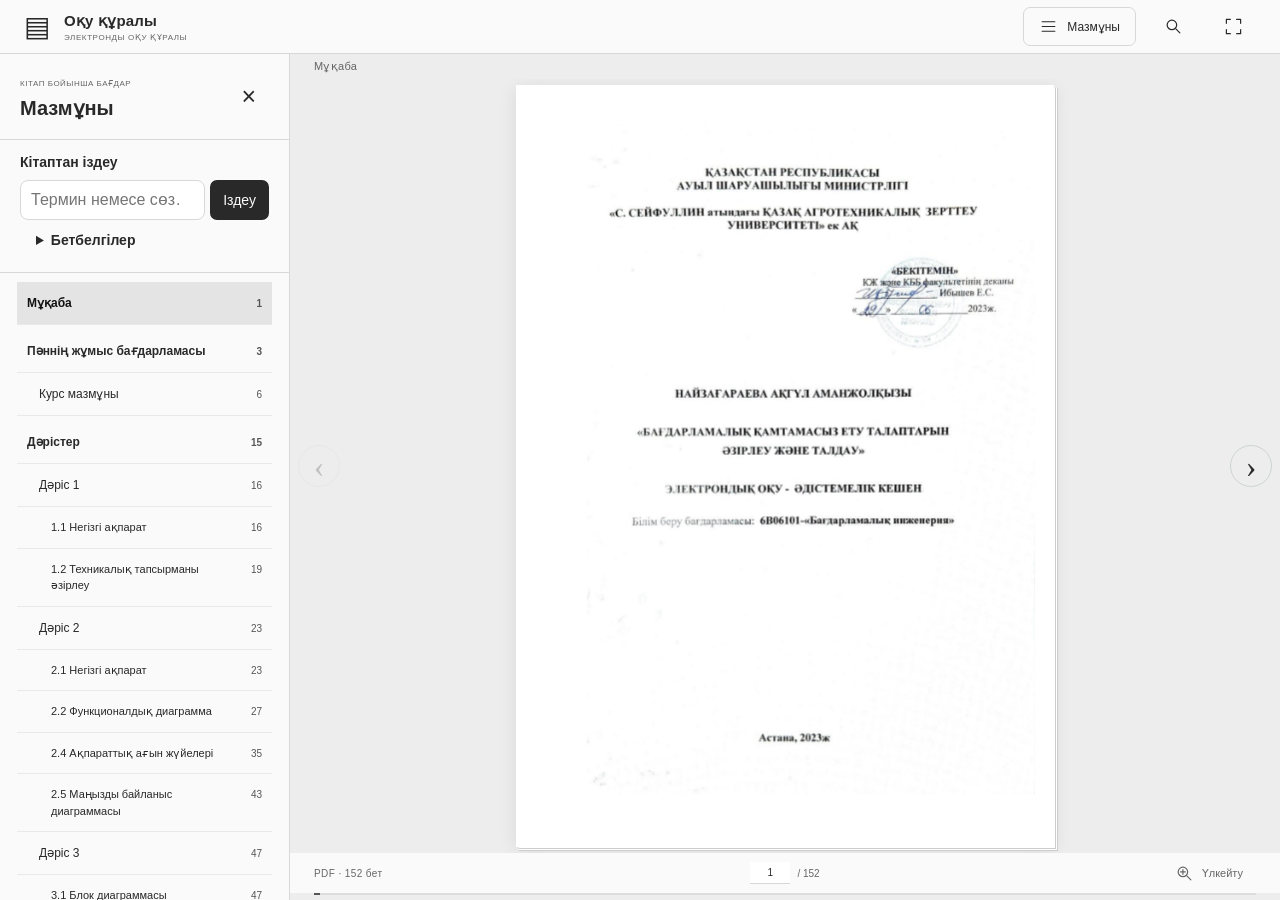
==== reader.html @ 25dd9f68 "Publish responsive requirements textbook reader" ====
<!doctype html>
<html lang="kk"><head>
<meta http-equiv="Content-Security-Policy" content="default-src 'none'; script-src 'self'; worker-src 'self' blob:; style-src 'self' 'unsafe-inline'; img-src 'self' data: blob:; font-src 'self' data: blob:; connect-src 'self'; media-src 'self' blob:; object-src 'none'; base-uri 'none'; form-action 'none'">
<meta name="referrer" content="no-referrer">
<meta charset="utf-8"><meta name="viewport" content="width=device-width,initial-scale=1,viewport-fit=cover"><meta name="theme-color" content="#f4f4f4">
<meta name="description" content="Бағдарламалық қамтамасыз ету талаптарын әзірлеу және талдау">
<title>Бағдарламалық қамтамасыз ету талаптарын әзірлеу және талдау</title><link rel="stylesheet" href="style.css?v=20261021-reader"><link rel="stylesheet" href="reader.css?v=20261021-reader"><link rel="stylesheet" href="reader-theme.css"></head>
<body>
<header><a class="brand" href="./" aria-label="Кітаптың басына"><span class="brand-mark" aria-hidden="true">▤</span><span class="brand-copy"><b>Оқу құралы</b><small>ЭЛЕКТРОНДЫ ОҚУ ҚҰРАЛЫ</small></span></a>

<div class="header-tools"><button id="sideToggle" aria-controls="sidebar" aria-expanded="false"><svg viewBox="0 0 24 24" aria-hidden="true"><path d="M4 6h16M4 12h16M4 18h16"/></svg><span>Мазмұны</span></button><button id="toolsToggle" title="Іздеу және бетбелгілер" aria-label="Іздеу және бетбелгілер"><svg viewBox="0 0 24 24" aria-hidden="true"><circle cx="10" cy="10" r="6"/><path d="m15 15 5 5"/></svg></button><button id="fullscreen" title="Толық экран" aria-label="Толық экран"><svg viewBox="0 0 24 24" aria-hidden="true"><path d="M8 3H3v5m13-5h5v5M3 16v5h5m13-5v5h-5"/></svg></button></div>
</header>
<div class="workspace"><aside id="sidebar" hidden aria-label="Кітап мазмұны"><div class="side-head"><div><small>КІТАП БОЙЫНША БАҒДАР</small><h2>Мазмұны</h2></div><button id="closeSide" aria-label="Мазмұнын жабу">×</button></div><div class="reading-tools">
<form id="searchForm"><label for="bookSearch">Кітаптан іздеу</label><div class="search-line"><input id="bookSearch" type="search" placeholder="Термин немесе сөз…" autocomplete="off"><button type="submit" aria-label="Іздеу">Іздеу</button></div></form>
<p id="toolStatus" role="status"></p><div id="searchResults"></div>
<details><summary>Бетбелгілер</summary><button id="bookmarkPage" aria-pressed="false">☆ Осы бетті сақтау</button><p id="bookmarkEmpty">Сақталған беттер жоқ.</p><div id="bookmarkList"></div></details></div><nav id="sideContent"></nav></aside>
<main><div class="topline"><span id="chapterLabel">Бағдарламалық қамтамасыз ету талаптарын әзірлеу және талдау</span><span class="reading-hint">Екі бет · бір кітап</span></div>
<section id="reader" aria-label="Электронды кітап"><button id="prev" class="arrow" aria-label="Алдыңғы екі бет">‹</button><div id="stage"><div id="book" class="double" aria-live="off"></div></div><button id="next" class="arrow" aria-label="Келесі екі бет">›</button></section>
<footer><div class="footer-note">PDF · 152 бет</div><div class="navigation"><label for="pageInput" class="sr-only">Бет нөмірі</label><input id="pageInput" type="number" inputmode="numeric" enterkeyhint="go" min="1" value="1"><span id="pageTotal"></span></div><button id="zoomToggle" aria-pressed="false" title="Оқу үшін үлкейту"><svg viewBox="0 0 24 24" aria-hidden="true"><circle cx="10" cy="10" r="6"/><path d="m15 15 5 5M7 10h6m-3-3v6"/></svg><span>Үлкейту</span></button></footer><div class="reading-progress" aria-hidden="true"><span id="progressFill"></span></div></main></div>
<div id="loading" role="status"><div class="loading-mark">▤</div><span id="loadingText">Кітап ашылуда…</span><div class="loading-line"></div></div>
<div id="zoomControls" hidden role="group" aria-label="Масштабты өзгерту"><div class="zoom-buttons"><button id="zoomOut" aria-label="Кішірейту">−</button><button id="zoomValue" title="Бетке сыйдыру" aria-label="Бетке сыйдыру">100%</button><button id="zoomIn" aria-label="Үлкейту қадамы">＋</button></div><label for="zoomRange" class="sr-only">Масштаб</label><input id="zoomRange" type="range" min="100" max="400" step="5" value="100" aria-label="Масштаб"></div>
<div id="error" hidden role="alert"><h1>Кітапты ашу мүмкін болмады</h1><p id="errorText"></p><button id="retry">Қайта ашу</button></div><div id="toast" role="status"></div><button id="continueReading" hidden></button>
<script type="module" src="app.js?v=20261021-reader"></script></body></html>
---- style.css ----
:root{--bg:#eae7df;--panel:#f8f6f0;--ink:#183e3c;--muted:#797f77;--line:#d5d6cc;--accent:#b18a45;--shadow:0 30px 65px #172c2628,0 3px 9px #172c2615}
*{box-sizing:border-box}[hidden]{display:none!important}body{margin:0;background:radial-gradient(ellipse at 50% 40%,#f5f2eb 0%,var(--bg) 75%);color:var(--ink);font:14px 'Segoe UI',Arial,sans-serif;overflow:hidden}button,input{font:inherit;color:inherit}button{border:0;background:transparent;cursor:pointer;border-radius:7px;transition:background .18s,opacity .18s;padding:10px 13px}button:hover{background:#183e3c0b}button:disabled{opacity:.22;cursor:default}button:focus-visible,input:focus-visible,a:focus-visible{outline:2px solid var(--accent);outline-offset:4px}svg{width:19px;height:19px;fill:none;stroke:currentColor;stroke-width:1.5;stroke-linecap:round;stroke-linejoin:round;flex-shrink:0}
header{height:80px;display:flex;align-items:center;justify-content:space-between;padding:0 42px;border-bottom:1px solid #183e3c12;background:#f8f6f070}.brand{display:flex;align-items:center;gap:12px;text-decoration:none;color:var(--ink)}.brand-mark{font:700 42px Georgia,serif;letter-spacing:-7px;width:40px}.brand-mark span,.loading-mark span{color:var(--accent)}.brand-copy{display:flex;flex-direction:column;gap:3px}.brand-copy b{font-size:17px;letter-spacing:3px}.brand-copy small{font-size:8px;letter-spacing:1.8px;color:var(--muted)}.edition{font-size:9px;letter-spacing:2px;color:var(--muted);position:absolute;left:50%;transform:translateX(-50%)}.edition span{margin:0 10px;color:var(--accent)}.header-tools{display:flex;align-items:center;gap:15px}.header-tools button{display:flex;align-items:center;gap:9px;font-size:12px}#sideToggle{border:1px solid var(--line);padding:9px 15px}
.workspace{height:calc(100dvh - 80px);display:flex}main{flex:1;min-width:0;display:flex;flex-direction:column}.topline{height:43px;min-height:43px;display:flex;justify-content:space-between;align-items:center;padding:0 44px;font-size:10px;letter-spacing:.3px;color:var(--muted)}#chapterLabel{overflow:hidden;text-overflow:ellipsis;white-space:nowrap;max-width:75%}.reading-hint{font-size:9px;letter-spacing:.5px;white-space:nowrap}
#reader{display:flex;align-items:center;flex:1;min-height:0;gap:13px;padding:0 24px}#stage{flex:1;min-width:0;height:100%;display:flex;align-items:center;justify-content:center;overflow:auto;padding:20px 30px;overscroll-behavior:contain;touch-action:pan-y}#book{display:flex;position:relative;flex-shrink:0;background:#fbf9f3;box-shadow:var(--shadow);isolation:isolate}#book>canvas{display:block;max-width:none}#book.double:after{content:'';position:absolute;top:0;bottom:0;left:calc(50% - 16px);width:32px;background:linear-gradient(90deg,transparent,#142a2013,#142a2020,#142a2008,transparent);pointer-events:none;z-index:4}#book:before{content:'';position:absolute;inset:3px -4px -4px 3px;border-right:3px double #c5c0b5;border-bottom:3px double #c5c0b5;z-index:-1;background:#f2eee5}.arrow{border:1px solid #183e3c25;border-radius:50%;font:32px Georgia,serif;padding:0;width:42px;height:42px;flex-shrink:0}
footer{height:57px;min-height:57px;display:flex;align-items:center;justify-content:space-between;padding:0 44px;color:var(--muted);font-size:10px}.footer-note{letter-spacing:.4px;width:170px}.navigation{display:flex;align-items:center;gap:7px}.navigation input{width:40px;appearance:textfield;text-align:center;border:0;border-bottom:1px solid var(--line);padding:5px 0;background:transparent;color:var(--ink)}.navigation input::-webkit-inner-spin-button{display:none}#zoomToggle{display:flex;align-items:center;justify-content:flex-end;gap:8px;width:170px;font-size:11px}.reading-progress{height:2px;background:#183e3c0d;margin:0 44px 14px;flex-shrink:0}.reading-progress span{display:block;height:100%;background:var(--accent);width:0;transition:width .3s}
aside{width:310px;flex-shrink:0;background:var(--panel);border-right:1px solid var(--line);display:flex;flex-direction:column}.side-head{display:flex;align-items:center;justify-content:space-between;padding:28px 23px 20px;border-bottom:1px solid var(--line)}.side-head small{font-size:8px;letter-spacing:1.5px;color:var(--muted)}.side-head h2{font:24px Georgia,serif;margin:7px 0 0}.side-head button{font-size:25px}#sideContent{overflow:auto;padding:12px 17px 25px}.contents-entry{width:100%;display:flex;align-items:baseline;text-align:left;gap:12px;padding:11px 8px;border-bottom:1px solid #183e3c0a;border-radius:0;font-size:11px;line-height:1.5}.contents-entry .label{flex:1}.contents-entry .page{font-size:10px;color:var(--muted)}.contents-entry.depth-1{padding-left:20px;font-size:10px}.contents-entry.active{background:#183e3c0a;color:var(--ink);box-shadow:inset 2px 0 var(--accent)}.contents-entry.depth-0{font-weight:600;margin-top:5px}body.zoomed #stage{align-items:flex-start;justify-content:flex-start;touch-action:pan-x pan-y}
#loading{position:fixed;inset:0;z-index:20;background:#eeece4;display:flex;flex-direction:column;align-items:center;justify-content:center;gap:22px;color:var(--muted);font-size:12px}.loading-mark{font:700 90px Georgia,serif;letter-spacing:-13px;color:var(--ink);padding-right:13px}.loading-line{height:2px;width:130px;overflow:hidden;background:var(--line)}.loading-line:after{content:'';display:block;height:100%;width:40%;background:var(--accent);animation:load 1s ease-in-out infinite}@keyframes load{from{transform:translateX(-100%)}to{transform:translateX(350%)}}#error{position:fixed;inset:0;z-index:21;background:var(--panel);display:flex;flex-direction:column;align-items:center;justify-content:center;text-align:center;padding:30px}#error h1{font:26px Georgia,serif}#error p{max-width:500px;line-height:1.7;color:var(--muted)}#retry{background:var(--ink);color:var(--panel);padding:12px 25px}#toast{position:fixed;bottom:72px;left:50%;transform:translateX(-50%);background:var(--ink);color:var(--panel);padding:10px 18px;border-radius:7px;opacity:0;pointer-events:none;z-index:25;font-size:12px}#toast.show{opacity:1}.sr-only{position:absolute;width:1px;height:1px;padding:0;overflow:hidden;clip:rect(0,0,0,0);white-space:nowrap;border:0}
@media(max-width:900px){header{padding:0 22px}.topline,footer{padding-left:24px;padding-right:24px}.reading-progress{margin-left:24px;margin-right:24px}aside{position:absolute;left:0;top:80px;bottom:0;z-index:12;box-shadow:20px 0 55px #172c2630}}
@media(max-width:600px){header{height:62px;padding:0 16px}.brand-mark{font-size:34px;width:30px}.brand-copy b{font-size:14px}.brand-copy small{font-size:6px;letter-spacing:1px}.edition{display:none}.header-tools{gap:3px}.header-tools button{padding:8px}#sideToggle{padding:8px 10px;font-size:10px}.workspace{height:calc(100dvh - 62px)}.topline{height:35px;min-height:35px;padding:0 16px;font-size:9px}.reading-hint{display:none}#chapterLabel{max-width:100%}#reader{padding:0 4px;gap:0}#stage{padding:8px 0}.arrow{width:23px;height:38px;font-size:26px;border:0}footer{height:52px;min-height:52px;padding:0 16px}.footer-note{display:none}.navigation{margin-right:auto}#zoomToggle{width:auto;font-size:10px}.reading-progress{margin:0 16px max(12px,env(safe-area-inset-bottom))}aside{top:62px;width:min(310px,90vw)}#book{box-shadow:0 15px 35px #172c2625}}
@media(prefers-reduced-motion:reduce){*{animation:none!important;transition:none!important}}
/* A phone uses the full page width and a thumb-friendly bottom toolbar. */
button,a,input{-webkit-tap-highlight-color:transparent}button{touch-action:manipulation}
@media(max-width:760px),(max-width:1000px) and (max-height:600px){
 body{background:#eeece5}
 header{height:calc(64px + env(safe-area-inset-top));padding:env(safe-area-inset-top) max(16px,env(safe-area-inset-right)) 0 max(16px,env(safe-area-inset-left));background:#f8f6f0}
 .brand-mark{font-size:34px;width:30px}.brand-copy b{font-size:15px}.brand-copy small{font-size:7px;letter-spacing:1px}.edition{display:none}
 .header-tools{gap:4px}.header-tools button{min-height:44px;min-width:44px;padding:10px}#sideToggle{font-size:12px;padding:10px 12px}
 .workspace{height:calc(100dvh - 64px - env(safe-area-inset-top))}
 .topline{height:44px;min-height:44px;padding:0 16px;font-size:11px;line-height:1.4}.reading-hint{display:none}#chapterLabel{max-width:100%}
 #reader{padding:0;gap:0;position:relative}#stage{padding:12px;align-items:flex-start;justify-content:center;touch-action:pan-y;scrollbar-width:none}#stage::-webkit-scrollbar{display:none}
 #book{box-shadow:0 8px 24px #172c2622;margin:auto 0}#book:before{inset:2px -2px -2px 2px;border-width:2px}
 footer{height:68px;min-height:68px;padding:0 72px;gap:8px;background:#f8f6f0;border-top:1px solid var(--line);font-size:13px}
 .footer-note{display:none}.navigation{gap:6px;margin:0 auto;white-space:nowrap}.navigation input{width:42px;height:44px;font-size:16px;border:1px solid var(--line);border-radius:8px;background:#fffdf7}#pageTotal{font-size:12px}
 #zoomToggle{width:44px;min-width:44px;height:44px;padding:10px;justify-content:center;border:1px solid var(--line)}#zoomToggle span{position:absolute;width:1px;height:1px;overflow:hidden;clip:rect(0,0,0,0)}#zoomToggle[aria-pressed=true]{background:var(--ink);color:var(--panel)}
 .arrow{position:fixed;bottom:calc(16px + env(safe-area-inset-bottom));width:44px;height:44px;border:1px solid var(--line);border-radius:10px;background:#f8f6f0;font-size:30px;z-index:10}#prev{left:max(16px,env(safe-area-inset-left))}#next{right:max(16px,env(safe-area-inset-right))}
 .reading-progress{height:3px;margin:0;padding-bottom:env(safe-area-inset-bottom);box-sizing:content-box;background:#f8f6f0}.reading-progress span{height:3px}
 aside{position:fixed;inset:0;width:100%;z-index:15;box-shadow:none;border:0;padding-top:env(safe-area-inset-top);padding-bottom:env(safe-area-inset-bottom)}
 .side-head{padding:18px 20px 16px}.side-head h2{font:28px Georgia,serif}.side-head button{width:48px;height:48px;font-size:30px;border:1px solid var(--line)}#sideContent{padding:8px 16px 28px;overscroll-behavior:contain}
 .contents-entry{min-height:48px;font-size:14px;padding:14px 10px}.contents-entry.depth-1{font-size:13px;padding:13px 10px 13px 24px}.contents-entry .page{font-size:12px}
 body.zoomed #stage{justify-content:flex-start;align-items:flex-start}body.zoomed #book{margin:0}
 #toast{bottom:calc(84px + env(safe-area-inset-bottom));max-width:calc(100vw - 32px);width:max-content}
}
@media(max-width:1000px) and (max-height:500px){
 header{height:52px}.workspace{height:calc(100dvh - 52px)}.topline{height:30px;min-height:30px}footer{height:56px;min-height:56px}.arrow{bottom:calc(9px + env(safe-area-inset-bottom))}
}
@media(max-width:360px){.brand-copy small{font-size:6px;letter-spacing:.6px}.header-tools{gap:0}#fullscreen{display:none}#sideToggle{padding:10px;font-size:11px}footer{padding-left:68px;padding-right:68px}.navigation{gap:4px}#zoomToggle{min-width:40px;width:40px}}
#stage{position:relative}#zoomControls{position:fixed;z-index:11;left:50%;transform:translateX(-50%);bottom:80px;width:260px;padding:6px 12px 10px;background:#f8f6f0f5;border:1px solid var(--line);border-radius:14px;box-shadow:0 8px 25px #183e3c25;backdrop-filter:blur(12px)}.zoom-buttons{display:flex;align-items:center;justify-content:space-between}.zoom-buttons button{height:44px;min-width:44px;font-size:23px}#zoomValue{font-size:13px;font-weight:600}#zoomRange{width:100%;height:28px;margin:0;accent-color:var(--ink);touch-action:none;cursor:pointer}body.zoomed #stage{touch-action:none;cursor:grab}body.zoomed #stage:active{cursor:grabbing}
@media(max-width:760px),(max-width:1000px) and (max-height:600px){#stage{touch-action:none}#zoomControls{bottom:calc(82px + env(safe-area-inset-bottom));width:min(260px,calc(100vw - 32px))}body.zoomed #stage{touch-action:none}.topline{height:36px;min-height:36px}#stage{padding:12px}}
@media(max-width:1000px) and (max-height:500px){#zoomControls{left:auto;right:16px;transform:none;bottom:calc(66px + env(safe-area-inset-bottom));width:220px}}

/* Compact reading chrome leaves more height for the paper. */
header{height:54px;padding:0 24px}.workspace{height:calc(100dvh - 54px)}
.brand-mark{font-size:32px}.brand-copy b{font-size:15px}
.topline{height:25px;min-height:25px;padding:0 24px}
footer{height:40px;min-height:40px;padding:0 24px}
.reading-progress{margin:0 24px 5px}#reader{padding:0 8px;gap:4px}#stage{padding:6px}
.contents-group{border-bottom:1px solid var(--line);margin:8px 0}
.contents-group summary{cursor:pointer;padding:14px 8px;font-weight:600;line-height:1.5}
.contents-group summary:focus-visible{outline:2px solid var(--accent)}
#zoomControls{transition:opacity .5s;background:#f8f6f0e8}
#zoomControls.idle{opacity:0;cursor:pointer}#zoomControls.idle>*{pointer-events:none}
@media(max-width:900px) and (min-width:761px){aside{top:54px}}
@media(max-width:760px),(max-width:1000px) and (max-height:600px){
 header{height:calc(54px + env(safe-area-inset-top));padding-top:env(safe-area-inset-top)}
 .workspace{height:calc(100dvh - 54px - env(safe-area-inset-top))}
 .topline{height:24px;min-height:24px;padding:0 12px}#reader{padding:0}#stage{padding:6px}
 footer{height:60px;min-height:60px;padding:0 68px}.reading-progress{margin:0}
 .arrow{bottom:calc(10px + env(safe-area-inset-bottom))}
 .contents-group summary{font-size:15px;padding:16px 10px}
}

#sidebar{overflow-y:auto}#sideContent{overflow:visible;flex-shrink:0}
.reading-tools{padding:16px 20px;border-bottom:1px solid var(--line)}
.reading-tools label,.reading-tools summary{font-weight:600;display:block;margin-bottom:10px}.reading-tools summary{cursor:pointer;display:list-item;margin-left:16px}
.search-line{display:flex;gap:5px}.search-line input{min-width:0;width:100%;padding:10px;border:1px solid var(--line);border-radius:8px;background:#fffdf7;font-size:16px}
.search-line button{background:var(--ink);color:var(--panel)}#toolStatus,#bookmarkEmpty{font-size:12px;color:var(--muted)}
#searchResults{max-height:240px;overflow:auto}.tool-result{display:block;width:100%;text-align:left;line-height:1.5;border-bottom:1px solid var(--line);font-size:12px}.bookmark-row{display:flex;align-items:center}.bookmark-row .tool-result{flex:1}#bookmarkPage{width:100%;text-align:left;color:var(--ink)}
#continueReading{position:fixed;bottom:64px;left:50%;transform:translateX(-50%);z-index:9;background:var(--ink);color:var(--panel);box-shadow:0 4px 20px #183e3c30;padding:12px 20px;max-width:calc(100vw - 32px)}
@media(max-width:760px),(max-width:1000px) and (max-height:600px){#continueReading{bottom:calc(78px + env(safe-area-inset-bottom))}.header-tools{gap:0}.header-tools button{padding:8px}#sideToggle{padding:8px}.brand-copy small{letter-spacing:.3px}.reading-tools{padding:14px 20px}}

.reading-tools,.side-head{flex-shrink:0}

.self-check-link{display:block;margin:8px 0 16px;padding:14px 10px;background:var(--ink);color:var(--panel);border-radius:8px;text-decoration:none;line-height:1.5}
---- reader.css ----
.curl-sheet{position:absolute;z-index:8;pointer-events:none;max-width:none!important}.curl-preview{position:absolute;top:0;z-index:2;pointer-events:none}.pdf-links{position:absolute;inset:0;z-index:3;pointer-events:none}.pdf-link{position:absolute;border:0;border-radius:2px;padding:0;background:transparent;pointer-events:auto;cursor:pointer}.pdf-link:hover{background:#b18a4520}.pdf-link:focus-visible{outline:2px solid var(--accent);outline-offset:1px}
.turn-preview{position:absolute;inset:0;z-index:1;display:flex;pointer-events:none;background:#fbf9f3}.turn-preview>canvas{display:block;flex-shrink:0}
---- reader-theme.css ----
:root{--bg:#ededed;--panel:#fafafa;--ink:#292929;--muted:#666;--line:#d8d8d8;--accent:#555;--shadow:0 3px 18px #00000016}
.chapter-hotspot{border:1px solid transparent!important;border-radius:3px!important;min-height:0;padding:0!important}
.chapter-hotspot:hover{border:2px solid #2563eb!important;background:transparent!important}
.chapter-hotspot:focus-visible{outline:2px solid #2563eb;outline-offset:2px}
.book-test-card{position:absolute;pointer-events:auto;text-align:center;line-height:1.6}
.book-test-card .form-link{position:static;display:inline;padding:0!important;background:transparent;color:#2563eb;text-decoration:underline;font-size:16px;border:0;border-radius:0}.book-test-card .form-link:hover{background:transparent;color:#1d4ed8}
body{background:var(--bg)}header{background:#fafafa;border-bottom:1px solid var(--line)}
.brand-mark{font:28px 'Segoe UI',sans-serif;letter-spacing:0;width:28px}.brand-copy b{letter-spacing:.2px;font-weight:600}.brand-copy small{letter-spacing:.6px}
button:hover{background:#00000008}.topline{font-size:11px}.contents-entry.active{background:#e4e4e4;box-shadow:none;color:#111;font-weight:600}.contents-entry:hover{outline:2px solid #2563eb;outline-offset:-2px}.contents-entry:focus-visible{outline:2px solid #2563eb;outline-offset:-2px}
.contents-entry{font-size:12px;padding:12px 10px;border-bottom-color:#e9e9e9}.contents-entry.depth-1{font-size:12px;padding-left:22px}.contents-entry .page{font-variant-numeric:tabular-nums;color:#555}
.contents-entry.depth-2{font-size:11px;padding-left:34px;font-weight:400}.contents-entry.depth-2.active{font-weight:600}
.side-head{padding:18px 20px}.side-head h2{font:600 20px 'Segoe UI',sans-serif}.side-head small{letter-spacing:.5px}.reading-tools{padding:14px 20px}.reading-tools input,.navigation input{background:#fff}
.side-head{position:sticky;top:0;background:var(--panel);z-index:1}#sidebar{scroll-padding-top:90px}#sideContent{padding-top:4px}.contents-group{border:0;margin:0}.contents-group summary{display:none}
#loading{background:#ededed}.loading-mark{font:60px 'Segoe UI',sans-serif;letter-spacing:0;padding:0}#zoomControls{background:#fafafa}footer{background:#fafafa}.reading-progress{background:#ddd}
#book{background:#fff;align-items:center}#book:before{background:#fff;border-color:#ccc}#book.double:after{display:none}.turn-preview{align-items:center;background:#fff}.pdf-link:hover{background:#00000012}
@media(min-width:901px){aside{width:290px}.reading-hint{display:none}#chapterLabel{max-width:100%}}
@media(max-width:760px),(max-width:1000px) and (max-height:600px){body{background:#ededed}header,footer{background:#fafafa}.brand-mark{display:none}.brand-copy b{font-size:13px}.brand-copy small{font-size:6px}.contents-entry,.contents-entry.depth-1{font-size:14px;min-height:44px}#sidebar{top:calc(54px + env(safe-area-inset-top))}.navigation input{background:#fff}}
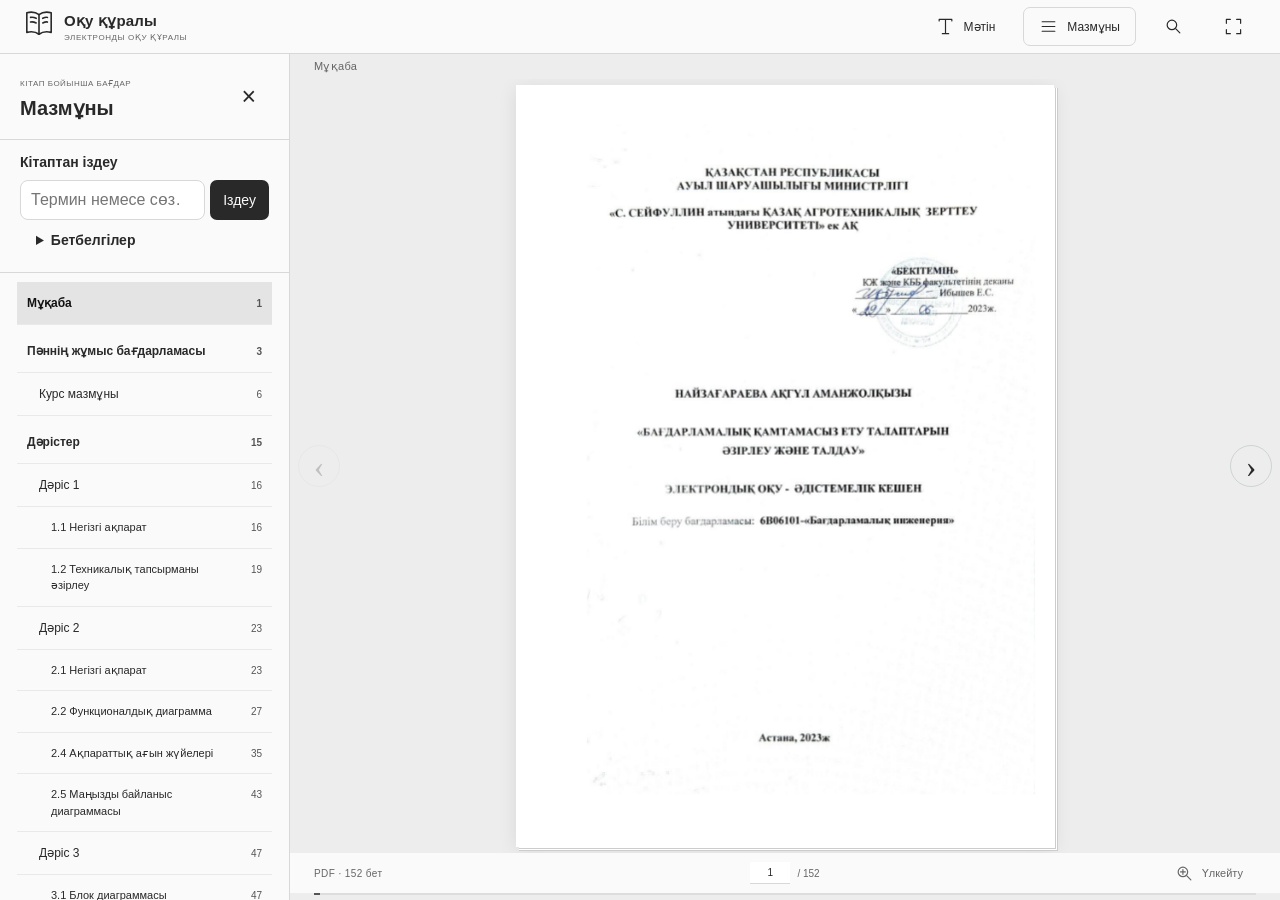
==== commit 42af86f2: "Improve page transitions and text selection; hide printed page numbers" ====
--- a/reader.html
+++ b/reader.html
@@ -4,11 +4,11 @@
 <meta name="referrer" content="no-referrer">
 <meta charset="utf-8"><meta name="viewport" content="width=device-width,initial-scale=1,viewport-fit=cover"><meta name="theme-color" content="#f4f4f4">
 <meta name="description" content="Бағдарламалық қамтамасыз ету талаптарын әзірлеу және талдау">
-<title>Бағдарламалық қамтамасыз ету талаптарын әзірлеу және талдау</title><link rel="stylesheet" href="style.css?v=20261021-reader"><link rel="stylesheet" href="reader.css?v=20261021-reader"><link rel="stylesheet" href="reader-theme.css"></head>
+<title>Бағдарламалық қамтамасыз ету талаптарын әзірлеу және талдау</title><link rel="stylesheet" href="style.css?v=20261021-reading-v2"><link rel="stylesheet" href="reader.css?v=20261021-reading-v2"><link rel="stylesheet" href="reader-theme.css?v=20261021-reading-v2"></head>
 <body>
-<header><a class="brand" href="./" aria-label="Кітаптың басына"><span class="brand-mark" aria-hidden="true">▤</span><span class="brand-copy"><b>Оқу құралы</b><small>ЭЛЕКТРОНДЫ ОҚУ ҚҰРАЛЫ</small></span></a>
+<header><a class="brand" href="./" aria-label="Кітаптың басына"><span class="brand-mark" aria-hidden="true"><svg viewBox="0 0 32 32" aria-hidden="true"><path d="M16 7C12 4 7 4 3 5v21c4-1 9-1 13 2 4-3 9-3 13-2V5c-4-1-9-1-13 2Z"/><path d="M16 7v21M7 10c2-.4 4 0 6 1M7 15c2-.4 4 0 6 1M20 11c2-1 4-1.4 5-1M20 16c2-1 4-1.4 5-1"/></svg></span><span class="brand-copy"><b>Оқу құралы</b><small>ЭЛЕКТРОНДЫ ОҚУ ҚҰРАЛЫ</small></span></a>
 
-<div class="header-tools"><button id="sideToggle" aria-controls="sidebar" aria-expanded="false"><svg viewBox="0 0 24 24" aria-hidden="true"><path d="M4 6h16M4 12h16M4 18h16"/></svg><span>Мазмұны</span></button><button id="toolsToggle" title="Іздеу және бетбелгілер" aria-label="Іздеу және бетбелгілер"><svg viewBox="0 0 24 24" aria-hidden="true"><circle cx="10" cy="10" r="6"/><path d="m15 15 5 5"/></svg></button><button id="fullscreen" title="Толық экран" aria-label="Толық экран"><svg viewBox="0 0 24 24" aria-hidden="true"><path d="M8 3H3v5m13-5h5v5M3 16v5h5m13-5v5h-5"/></svg></button></div>
+<div class="header-tools"><button id="selectText" aria-pressed="false" title="Мәтінді белгілеу және көшіру" aria-label="Мәтінді белгілеу және көшіру"><svg viewBox="0 0 24 24" aria-hidden="true"><path d="M4 5V3h16v2M12 3v18M8 21h8"/></svg><span>Мәтін</span></button><button id="sideToggle" aria-controls="sidebar" aria-expanded="false"><svg viewBox="0 0 24 24" aria-hidden="true"><path d="M4 6h16M4 12h16M4 18h16"/></svg><span>Мазмұны</span></button><button id="toolsToggle" title="Іздеу және бетбелгілер" aria-label="Іздеу және бетбелгілер"><svg viewBox="0 0 24 24" aria-hidden="true"><circle cx="10" cy="10" r="6"/><path d="m15 15 5 5"/></svg></button><button id="fullscreen" title="Толық экран" aria-label="Толық экран"><svg viewBox="0 0 24 24" aria-hidden="true"><path d="M8 3H3v5m13-5h5v5M3 16v5h5m13-5v5h-5"/></svg></button></div>
 </header>
 <div class="workspace"><aside id="sidebar" hidden aria-label="Кітап мазмұны"><div class="side-head"><div><small>КІТАП БОЙЫНША БАҒДАР</small><h2>Мазмұны</h2></div><button id="closeSide" aria-label="Мазмұнын жабу">×</button></div><div class="reading-tools">
 <form id="searchForm"><label for="bookSearch">Кітаптан іздеу</label><div class="search-line"><input id="bookSearch" type="search" placeholder="Термин немесе сөз…" autocomplete="off"><button type="submit" aria-label="Іздеу">Іздеу</button></div></form>
@@ -17,7 +17,7 @@
 <main><div class="topline"><span id="chapterLabel">Бағдарламалық қамтамасыз ету талаптарын әзірлеу және талдау</span><span class="reading-hint">Екі бет · бір кітап</span></div>
 <section id="reader" aria-label="Электронды кітап"><button id="prev" class="arrow" aria-label="Алдыңғы екі бет">‹</button><div id="stage"><div id="book" class="double" aria-live="off"></div></div><button id="next" class="arrow" aria-label="Келесі екі бет">›</button></section>
 <footer><div class="footer-note">PDF · 152 бет</div><div class="navigation"><label for="pageInput" class="sr-only">Бет нөмірі</label><input id="pageInput" type="number" inputmode="numeric" enterkeyhint="go" min="1" value="1"><span id="pageTotal"></span></div><button id="zoomToggle" aria-pressed="false" title="Оқу үшін үлкейту"><svg viewBox="0 0 24 24" aria-hidden="true"><circle cx="10" cy="10" r="6"/><path d="m15 15 5 5M7 10h6m-3-3v6"/></svg><span>Үлкейту</span></button></footer><div class="reading-progress" aria-hidden="true"><span id="progressFill"></span></div></main></div>
-<div id="loading" role="status"><div class="loading-mark">▤</div><span id="loadingText">Кітап ашылуда…</span><div class="loading-line"></div></div>
+<div id="loading" role="status"><div class="loading-mark"><svg viewBox="0 0 32 32" aria-hidden="true"><path d="M16 7C12 4 7 4 3 5v21c4-1 9-1 13 2 4-3 9-3 13-2V5c-4-1-9-1-13 2Z"/><path d="M16 7v21M7 10c2-.4 4 0 6 1M7 15c2-.4 4 0 6 1M20 11c2-1 4-1.4 5-1M20 16c2-1 4-1.4 5-1"/></svg></div><span id="loadingText">Кітап ашылуда…</span><div class="loading-line"></div></div>
 <div id="zoomControls" hidden role="group" aria-label="Масштабты өзгерту"><div class="zoom-buttons"><button id="zoomOut" aria-label="Кішірейту">−</button><button id="zoomValue" title="Бетке сыйдыру" aria-label="Бетке сыйдыру">100%</button><button id="zoomIn" aria-label="Үлкейту қадамы">＋</button></div><label for="zoomRange" class="sr-only">Масштаб</label><input id="zoomRange" type="range" min="100" max="400" step="5" value="100" aria-label="Масштаб"></div>
 <div id="error" hidden role="alert"><h1>Кітапты ашу мүмкін болмады</h1><p id="errorText"></p><button id="retry">Қайта ашу</button></div><div id="toast" role="status"></div><button id="continueReading" hidden></button>
-<script type="module" src="app.js?v=20261021-reader"></script></body></html>
+<script type="module" src="app.js?v=20261021-reading-v2"></script></body></html>
--- a/reader-theme.css
+++ b/reader-theme.css
@@ -1,4 +1,11 @@
 :root{--bg:#ededed;--panel:#fafafa;--ink:#292929;--muted:#666;--line:#d8d8d8;--accent:#555;--shadow:0 3px 18px #00000016}
+.page-text-layers{position:absolute;inset:0;pointer-events:none;z-index:2}.textLayer{position:absolute;text-align:initial;overflow:clip;line-height:1;text-size-adjust:none;-webkit-text-size-adjust:none;forced-color-adjust:none;transform-origin:0 0;pointer-events:none;user-select:text;-webkit-user-select:text}
+.textLayer :is(span,br){color:transparent;position:absolute;white-space:pre;cursor:text;transform-origin:0 0;pointer-events:auto}
+.textLayer ::selection{background:#2563eb55;color:transparent}.hiddenCanvasElement{position:absolute;top:0;left:0;width:0;height:0;visibility:hidden;pointer-events:none}
+body:not(.zoomed) #stage{overflow:hidden}body.selecting-text #stage{touch-action:pan-x pan-y;cursor:text}body.selecting-text .chapter-hotspot{pointer-events:none}
+.spread-outgoing{position:absolute;inset:0;display:flex;align-items:center;justify-content:center;pointer-events:none;z-index:6;will-change:transform,opacity}.spread-outgoing canvas{flex-shrink:0;max-width:none}.turning>canvas{will-change:transform,opacity}
+#book.turning .textLayer{visibility:hidden}#selectText[aria-pressed=true]{background:#e0e7ef;color:#1d4ed8}.brand-mark svg{width:30px;height:30px;stroke-width:1.7}.loading-mark svg{width:64px;height:64px}
+@media(max-width:760px){#selectText span{display:none}.header-tools{gap:2px}.header-tools button{padding:8px}.brand-mark{display:flex!important;width:24px}.brand-mark svg{width:24px;height:24px}}
 .chapter-hotspot{border:1px solid transparent!important;border-radius:3px!important;min-height:0;padding:0!important}
 .chapter-hotspot:hover{border:2px solid #2563eb!important;background:transparent!important}
 .chapter-hotspot:focus-visible{outline:2px solid #2563eb;outline-offset:2px}
@@ -15,3 +22,4 @@
 #book{background:#fff;align-items:center}#book:before{background:#fff;border-color:#ccc}#book.double:after{display:none}.turn-preview{align-items:center;background:#fff}.pdf-link:hover{background:#00000012}
 @media(min-width:901px){aside{width:290px}.reading-hint{display:none}#chapterLabel{max-width:100%}}
 @media(max-width:760px),(max-width:1000px) and (max-height:600px){body{background:#ededed}header,footer{background:#fafafa}.brand-mark{display:none}.brand-copy b{font-size:13px}.brand-copy small{font-size:6px}.contents-entry,.contents-entry.depth-1{font-size:14px;min-height:44px}#sidebar{top:calc(54px + env(safe-area-inset-top))}.navigation input{background:#fff}}
+@media(max-width:480px){header{padding-left:12px;padding-right:12px}.brand{gap:6px}.brand-copy b{font-size:12px;white-space:nowrap}.brand-copy small{display:none}.header-tools{gap:0}}
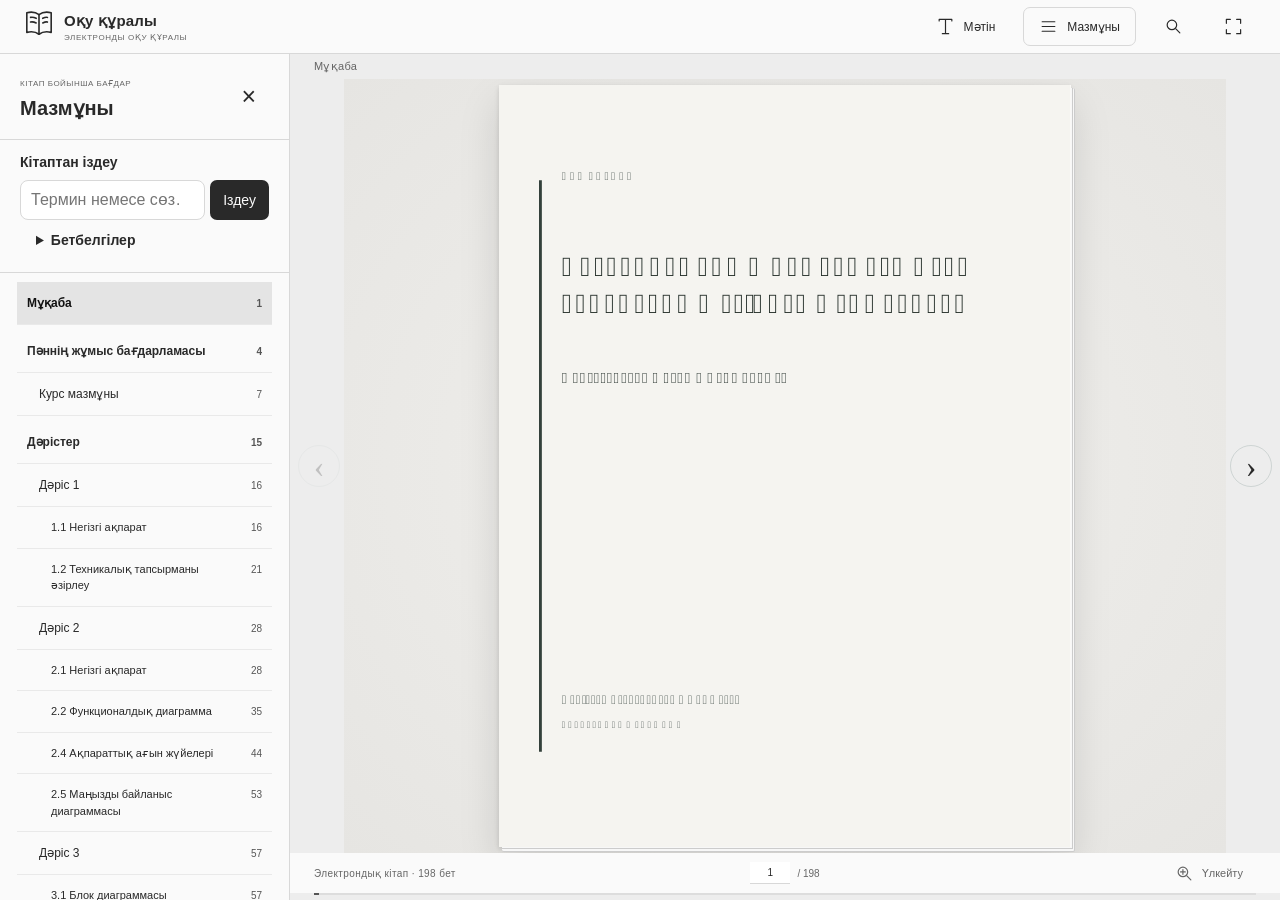
==== commit a30e6411: "Reflow textbook and restore curved double-sided page turns" ====
--- a/reader.html
+++ b/reader.html
@@ -4,7 +4,7 @@
 <meta name="referrer" content="no-referrer">
 <meta charset="utf-8"><meta name="viewport" content="width=device-width,initial-scale=1,viewport-fit=cover"><meta name="theme-color" content="#f4f4f4">
 <meta name="description" content="Бағдарламалық қамтамасыз ету талаптарын әзірлеу және талдау">
-<title>Бағдарламалық қамтамасыз ету талаптарын әзірлеу және талдау</title><link rel="stylesheet" href="style.css?v=20261021-reading-v2"><link rel="stylesheet" href="reader.css?v=20261021-reading-v2"><link rel="stylesheet" href="reader-theme.css?v=20261021-reading-v2"></head>
+<title>Бағдарламалық қамтамасыз ету талаптарын әзірлеу және талдау</title><link rel="stylesheet" href="style.css?v=20261021-book-v3"><link rel="stylesheet" href="reader.css?v=20261021-book-v3"><link rel="stylesheet" href="reader-theme.css?v=20261021-book-v3"></head>
 <body>
 <header><a class="brand" href="./" aria-label="Кітаптың басына"><span class="brand-mark" aria-hidden="true"><svg viewBox="0 0 32 32" aria-hidden="true"><path d="M16 7C12 4 7 4 3 5v21c4-1 9-1 13 2 4-3 9-3 13-2V5c-4-1-9-1-13 2Z"/><path d="M16 7v21M7 10c2-.4 4 0 6 1M7 15c2-.4 4 0 6 1M20 11c2-1 4-1.4 5-1M20 16c2-1 4-1.4 5-1"/></svg></span><span class="brand-copy"><b>Оқу құралы</b><small>ЭЛЕКТРОНДЫ ОҚУ ҚҰРАЛЫ</small></span></a>
 
@@ -20,4 +20,4 @@
 <div id="loading" role="status"><div class="loading-mark"><svg viewBox="0 0 32 32" aria-hidden="true"><path d="M16 7C12 4 7 4 3 5v21c4-1 9-1 13 2 4-3 9-3 13-2V5c-4-1-9-1-13 2Z"/><path d="M16 7v21M7 10c2-.4 4 0 6 1M7 15c2-.4 4 0 6 1M20 11c2-1 4-1.4 5-1M20 16c2-1 4-1.4 5-1"/></svg></div><span id="loadingText">Кітап ашылуда…</span><div class="loading-line"></div></div>
 <div id="zoomControls" hidden role="group" aria-label="Масштабты өзгерту"><div class="zoom-buttons"><button id="zoomOut" aria-label="Кішірейту">−</button><button id="zoomValue" title="Бетке сыйдыру" aria-label="Бетке сыйдыру">100%</button><button id="zoomIn" aria-label="Үлкейту қадамы">＋</button></div><label for="zoomRange" class="sr-only">Масштаб</label><input id="zoomRange" type="range" min="100" max="400" step="5" value="100" aria-label="Масштаб"></div>
 <div id="error" hidden role="alert"><h1>Кітапты ашу мүмкін болмады</h1><p id="errorText"></p><button id="retry">Қайта ашу</button></div><div id="toast" role="status"></div><button id="continueReading" hidden></button>
-<script type="module" src="app.js?v=20261021-reading-v2"></script></body></html>
+<script type="module" src="app.js?v=20261021-book-v3"></script></body></html>
--- a/reader-theme.css
+++ b/reader-theme.css
@@ -23,3 +23,4 @@
 @media(min-width:901px){aside{width:290px}.reading-hint{display:none}#chapterLabel{max-width:100%}}
 @media(max-width:760px),(max-width:1000px) and (max-height:600px){body{background:#ededed}header,footer{background:#fafafa}.brand-mark{display:none}.brand-copy b{font-size:13px}.brand-copy small{font-size:6px}.contents-entry,.contents-entry.depth-1{font-size:14px;min-height:44px}#sidebar{top:calc(54px + env(safe-area-inset-top))}.navigation input{background:#fff}}
 @media(max-width:480px){header{padding-left:12px;padding-right:12px}.brand{gap:6px}.brand-copy b{font-size:12px;white-space:nowrap}.brand-copy small{display:none}.header-tools{gap:0}}
+.turn-stationary{z-index:7;pointer-events:none}.curl-sheet{filter:drop-shadow(4px 6px 7px #0003)}#book:has(>.curl-sheet) .page-text-layers{visibility:hidden}#book{box-shadow:0 18px 42px #0002,0 2px 5px #0002;background:#fff;border-radius:2px}#book.double:after{display:block;left:calc(50% - 13px);width:26px;background:linear-gradient(90deg,transparent,#0000000a 35%,#00000020 50%,#0000000c 65%,transparent);z-index:4;pointer-events:none}#book:before{inset:3px -4px -5px 3px;border-right:3px double #ccc;border-bottom:4px double #ccc;border-radius:2px;background:#f7f7f7}#stage{background:radial-gradient(ellipse at center,#f1f0ed,#e6e5e2)}
